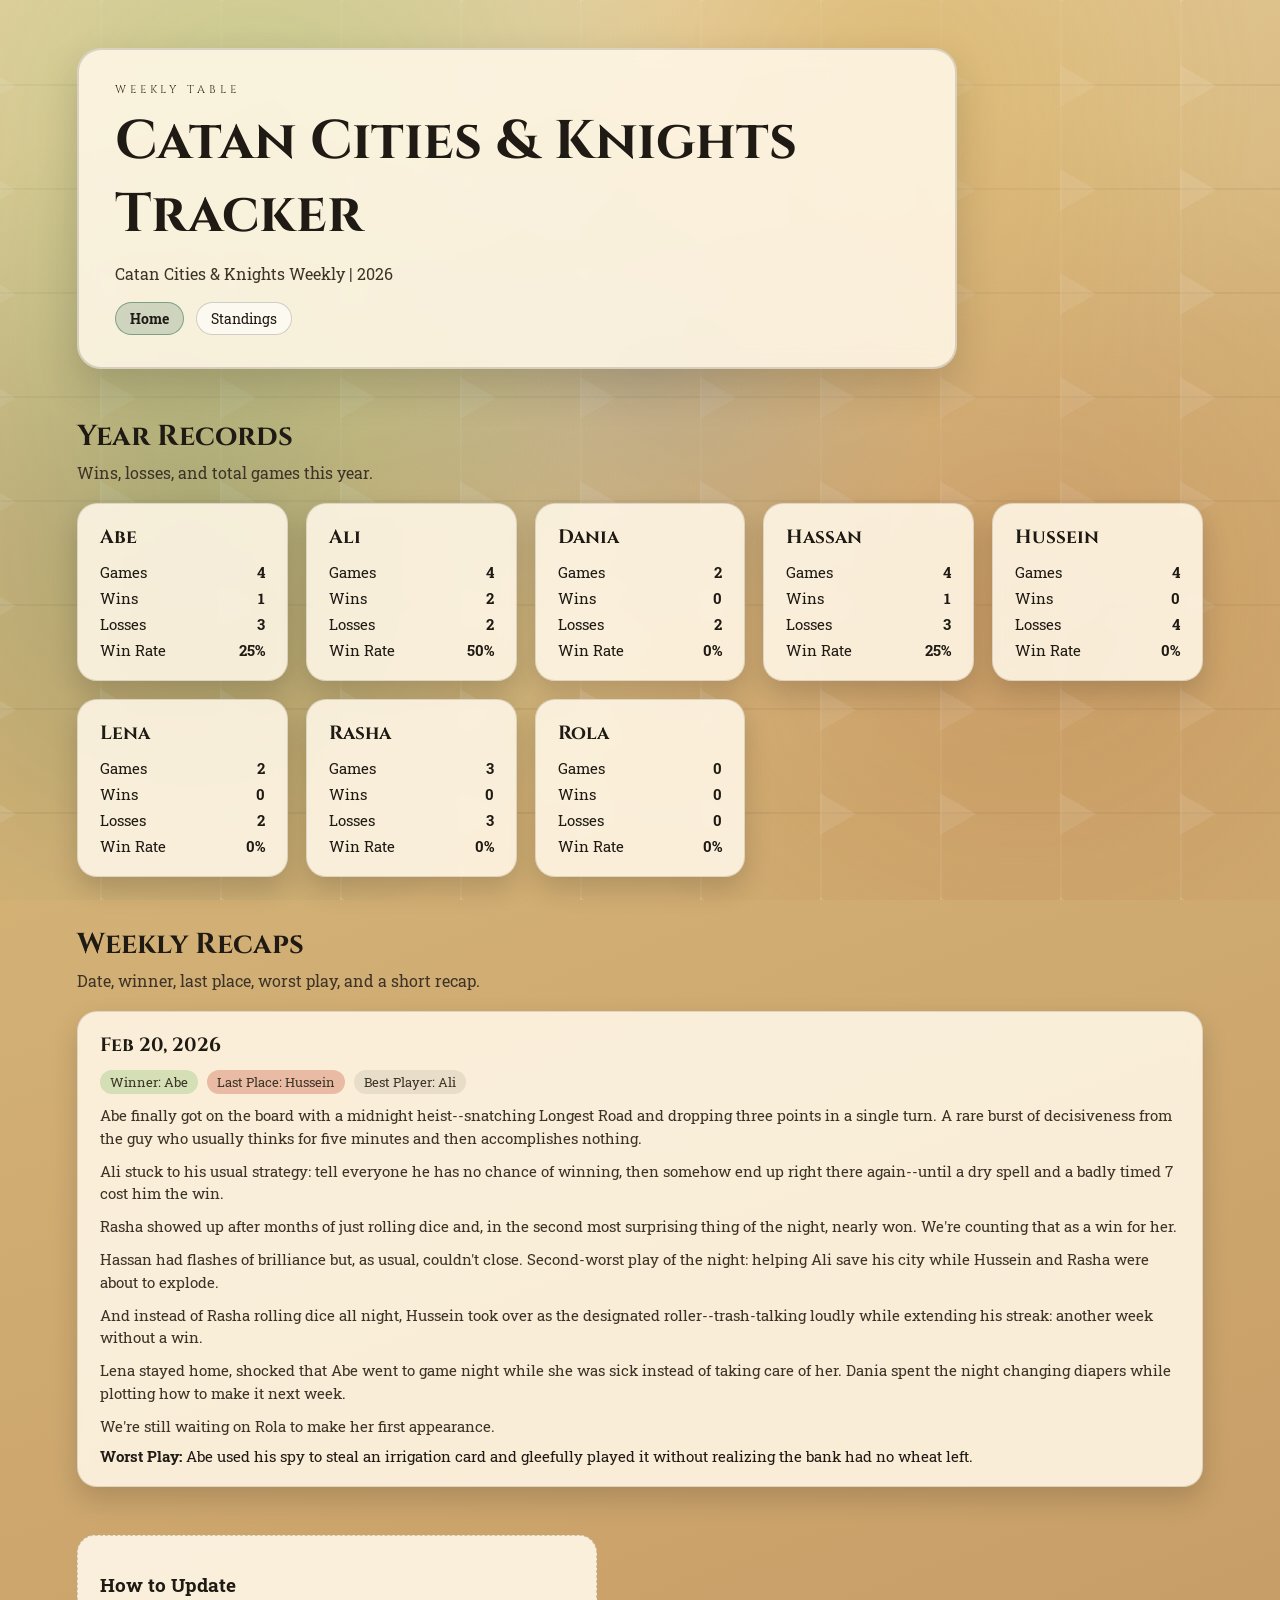
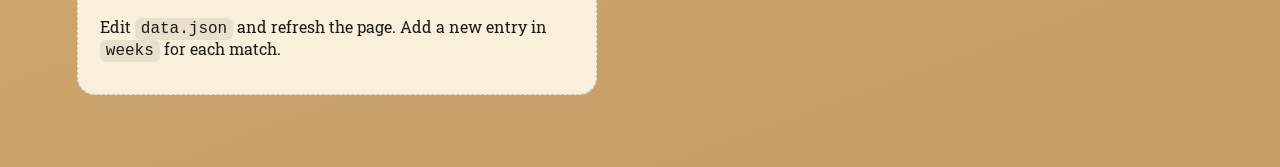
==== index.html @ c0da6fa9 "Initial commit" ====
<!doctype html>
<html lang="en">
<head>
  <meta charset="utf-8" />
  <meta name="viewport" content="width=device-width, initial-scale=1" />
  <title>Catan Cities & Knights Tracker</title>
  <link rel="stylesheet" href="styles.css" />
</head>
<body>
  <div class="board-overlay"></div>
  <main class="page">
    <header class="hero">
      <p class="eyebrow">Weekly Table</p>
      <h1>Catan Cities & Knights Tracker</h1>
      <p class="subhead" data-meta>Season Overview</p>
      <nav class="nav">
        <a class="nav-link is-active" href="index.html">Home</a>
        <a class="nav-link" href="standings.html">Standings</a>
      </nav>
    </header>

    <section class="section">
      <div class="section-header">
        <h2>Year Records</h2>
        <p class="section-note">Wins, losses, and total games this year.</p>
      </div>
      <div class="record-grid" data-records></div>
    </section>

    <section class="section">
      <div class="section-header">
        <h2>Weekly Recaps</h2>
        <p class="section-note">Date, winner, last place, worst play, and a short recap.</p>
      </div>
      <div class="recap-grid" data-recaps></div>
    </section>

    <footer class="footer">
      <div class="update-box">
        <h3>How to Update</h3>
        <p>Edit <code>data.json</code> and refresh the page. Add a new entry in <code>weeks</code> for each match.</p>
      </div>
    </footer>
  </main>

  <script src="app.js"></script>
</body>
</html>
---- styles.css ----
@import url('https://fonts.googleapis.com/css2?family=Cinzel:wght@400;700;900&family=Roboto+Slab:wght@400;700&display=swap');

:root {
  color-scheme: light;
  --ink: #1f1a14;
  --ink-soft: #3d3427;
  --sand: #f2dfb6;
  --sand-deep: #d6b67a;
  --clay: #b5673a;
  --wood: #2f6b4a;
  --wheat: #d5a23f;
  --ore: #6f7f8c;
  --sheep: #8dbf73;
  --ember: #c4462b;
  --cream: #fff8e8;
  --card: rgba(255, 248, 232, 0.88);
  --shadow: rgba(31, 26, 20, 0.18);
}

* {
  box-sizing: border-box;
}

body {
  margin: 0;
  font-family: "Roboto Slab", "Georgia", serif;
  color: var(--ink);
  background: radial-gradient(circle at top, rgba(255, 248, 232, 0.2), transparent 45%),
    linear-gradient(160deg, #e7cf9c 0%, #d4b377 35%, #c69b65 100%);
  min-height: 100vh;
}

.board-overlay {
  position: fixed;
  inset: 0;
  background-image:
    radial-gradient(circle at 20% 15%, rgba(141, 191, 115, 0.45), transparent 35%),
    radial-gradient(circle at 70% 10%, rgba(213, 162, 63, 0.45), transparent 30%),
    radial-gradient(circle at 50% 40%, rgba(111, 127, 140, 0.35), transparent 35%),
    radial-gradient(circle at 15% 60%, rgba(47, 107, 74, 0.35), transparent 35%),
    radial-gradient(circle at 80% 65%, rgba(181, 103, 58, 0.35), transparent 40%),
    linear-gradient(30deg, rgba(255, 255, 255, 0.15) 12%, transparent 12%),
    linear-gradient(150deg, rgba(255, 255, 255, 0.12) 12%, transparent 12%),
    linear-gradient(90deg, rgba(255, 255, 255, 0.08) 2px, transparent 2px),
    linear-gradient(0deg, rgba(31, 26, 20, 0.07) 2px, transparent 2px);
  background-size: auto, auto, auto, auto, auto, 120px 104px, 120px 104px, 120px 104px, 120px 104px;
  background-position: center;
  opacity: 0.8;
  pointer-events: none;
  z-index: 0;
}

.page {
  position: relative;
  z-index: 1;
  padding: 48px 6vw 72px;
  display: flex;
  flex-direction: column;
  gap: 48px;
}

.hero {
  max-width: 880px;
  background: var(--card);
  border: 2px solid rgba(31, 26, 20, 0.15);
  padding: 32px 36px;
  border-radius: 24px;
  box-shadow: 0 18px 40px var(--shadow);
  backdrop-filter: blur(8px);
}

.eyebrow {
  font-family: "Cinzel", "Garamond", serif;
  text-transform: uppercase;
  letter-spacing: 0.35em;
  font-size: 0.7rem;
  margin: 0 0 8px;
  color: var(--ink-soft);
}

h1 {
  font-family: "Cinzel", "Garamond", serif;
  font-size: clamp(2.4rem, 3vw + 1rem, 3.4rem);
  margin: 0 0 12px;
  color: var(--ink);
}

.subhead {
  margin: 0;
  font-size: 1rem;
  color: var(--ink-soft);
}

.nav {
  display: flex;
  gap: 12px;
  margin-top: 18px;
}

.nav-link {
  text-decoration: none;
  color: var(--ink);
  border: 1px solid rgba(31, 26, 20, 0.2);
  padding: 6px 14px;
  border-radius: 999px;
  font-size: 0.9rem;
  background: rgba(255, 255, 255, 0.6);
  transition: transform 0.2s ease, box-shadow 0.2s ease;
}

.nav-link:hover {
  transform: translateY(-2px);
  box-shadow: 0 8px 18px rgba(31, 26, 20, 0.12);
}

.nav-link.is-active {
  background: rgba(47, 107, 74, 0.2);
  border-color: rgba(47, 107, 74, 0.5);
  font-weight: 700;
}

.section {
  display: flex;
  flex-direction: column;
  gap: 20px;
}

.section-header {
  display: flex;
  flex-direction: column;
  gap: 6px;
}

h2 {
  margin: 0;
  font-family: "Cinzel", "Garamond", serif;
  font-size: 1.8rem;
}

.section-note {
  margin: 0;
  color: var(--ink-soft);
}

.record-grid {
  display: grid;
  grid-template-columns: repeat(auto-fit, minmax(200px, 1fr));
  gap: 18px;
}

.recap-grid {
  display: grid;
  grid-template-columns: repeat(auto-fit, minmax(240px, 1fr));
  gap: 20px;
}

.record-card,
.recap-card {
  background: var(--card);
  border-radius: 20px;
  padding: 20px 22px;
  border: 1px solid rgba(31, 26, 20, 0.12);
  box-shadow: 0 12px 26px var(--shadow);
  backdrop-filter: blur(6px);
}

.record-card h3,
.recap-card h3 {
  margin: 0 0 12px;
  font-family: "Cinzel", "Garamond", serif;
  font-size: 1.2rem;
}

.record-stats {
  display: grid;
  gap: 6px;
}

.stat-line {
  display: flex;
  justify-content: space-between;
  font-size: 0.95rem;
}

.recap-meta {
  font-size: 0.9rem;
  color: var(--ink-soft);
  margin-bottom: 10px;
}

.recap-summary {
  margin: 10px 0 0;
  font-size: 0.95rem;
  color: var(--ink-soft);
  line-height: 1.5;
}

.tag {
  display: inline-block;
  padding: 4px 10px;
  border-radius: 999px;
  font-size: 0.8rem;
  background: rgba(31, 26, 20, 0.08);
  margin-right: 6px;
}

.tag.winner { background: rgba(141, 191, 115, 0.35); }
.tag.last { background: rgba(196, 70, 43, 0.3); }

.worst-play {
  margin: 8px 0 0;
  font-size: 0.95rem;
  color: var(--ink);
}

.standings-table {
  background: var(--card);
  border-radius: 22px;
  border: 1px solid rgba(31, 26, 20, 0.12);
  box-shadow: 0 12px 26px var(--shadow);
  overflow: hidden;
}

.standings-table table {
  width: 100%;
  border-collapse: collapse;
  font-size: 0.95rem;
}

.standings-table th,
.standings-table td {
  padding: 14px 16px;
  text-align: left;
  border-bottom: 1px solid rgba(31, 26, 20, 0.08);
}

.standings-table th {
  font-family: "Cinzel", "Garamond", serif;
  text-transform: uppercase;
  letter-spacing: 0.12em;
  font-size: 0.75rem;
  background: rgba(47, 107, 74, 0.12);
}

.standings-table tr:last-child td {
  border-bottom: none;
}

.footer {
  display: flex;
  justify-content: flex-start;
}

.update-box {
  background: rgba(255, 248, 232, 0.9);
  border-radius: 18px;
  padding: 18px 22px;
  border: 1px dashed rgba(31, 26, 20, 0.2);
  max-width: 520px;
}

code {
  font-family: "Courier New", monospace;
  background: rgba(31, 26, 20, 0.08);
  padding: 2px 6px;
  border-radius: 6px;
}

@media (max-width: 700px) {
  .page {
    padding: 32px 5vw 56px;
  }

  .hero {
    padding: 24px;
  }

  .nav {
    flex-wrap: wrap;
  }
}
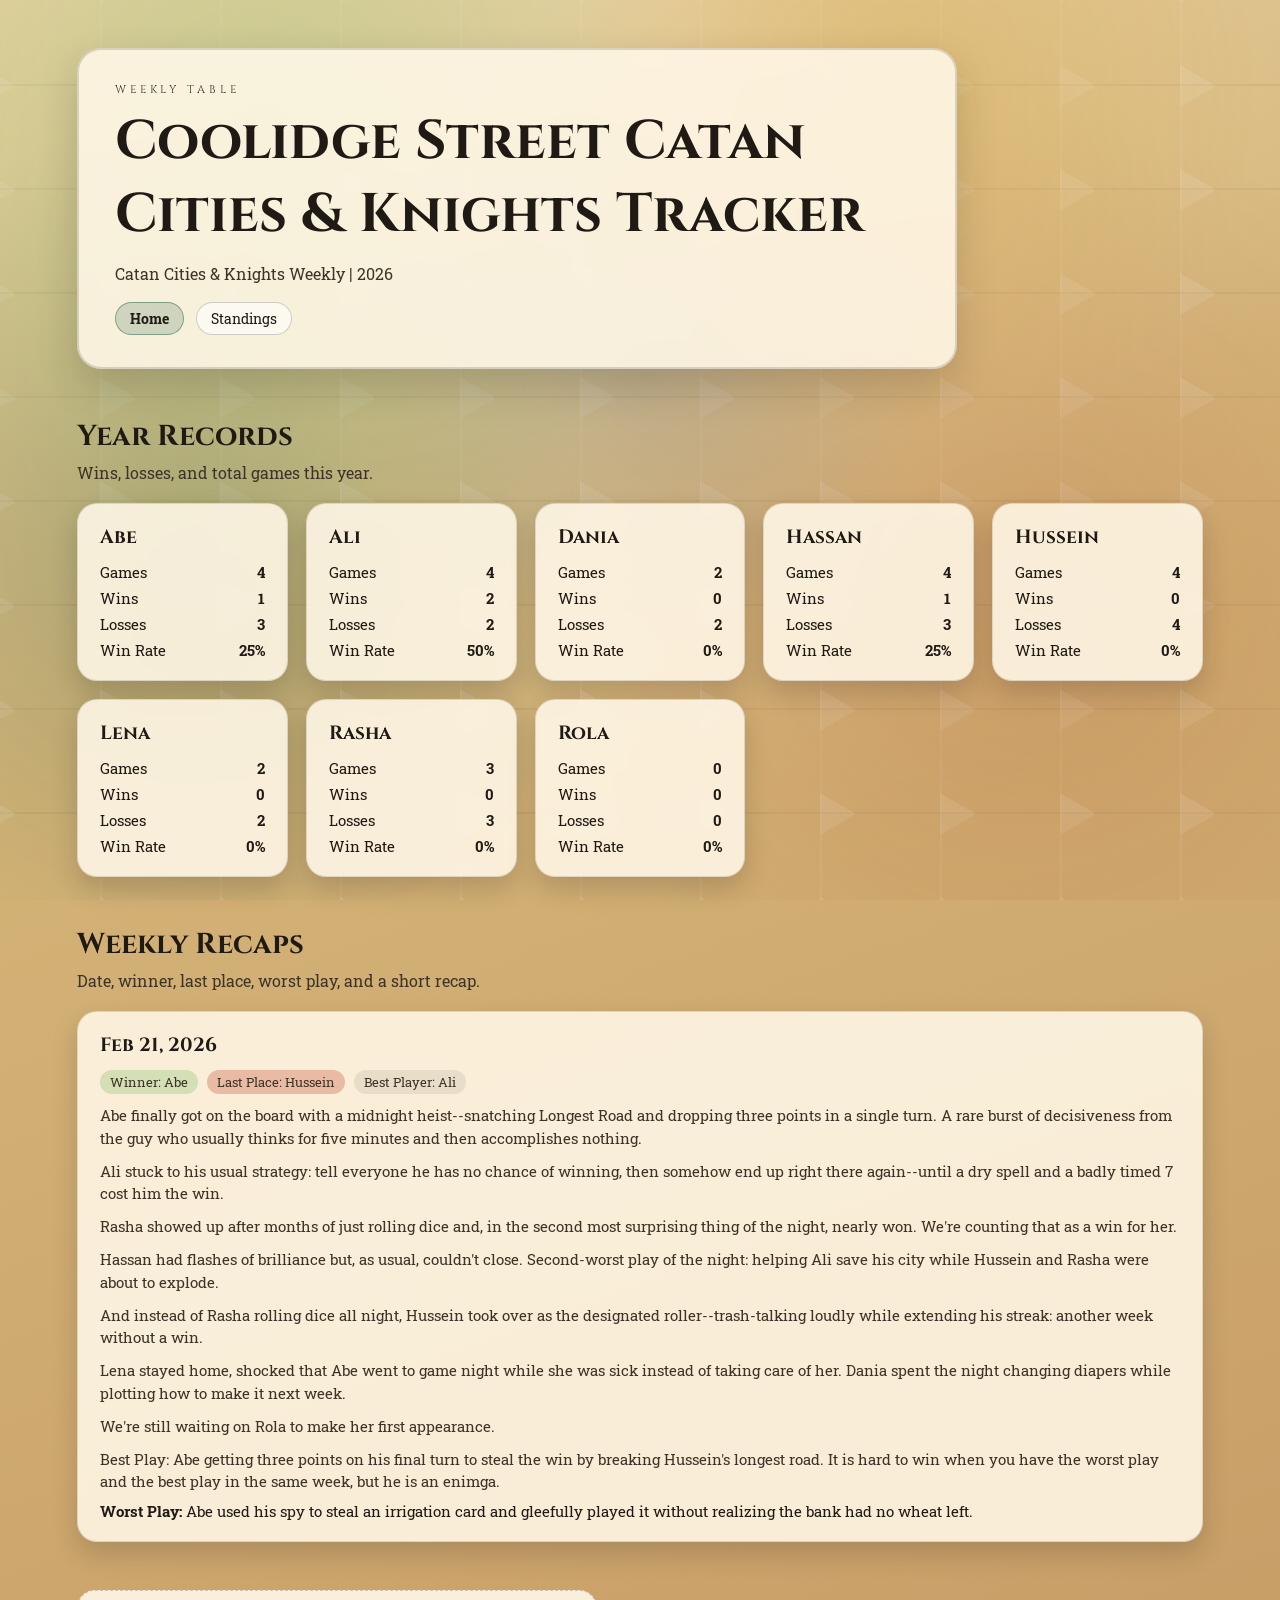
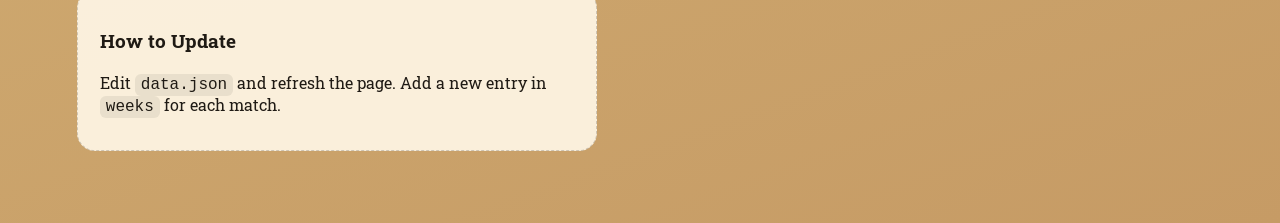
==== commit 06b2bed2: "Updated Summary" ====
--- a/index.html
+++ b/index.html
@@ -3,7 +3,7 @@
 <head>
   <meta charset="utf-8" />
   <meta name="viewport" content="width=device-width, initial-scale=1" />
-  <title>Catan Cities & Knights Tracker</title>
+  <title>Coolidge Street Catan Cities & Knights Tracker</title>
   <link rel="stylesheet" href="styles.css" />
 </head>
 <body>
@@ -11,7 +11,7 @@
   <main class="page">
     <header class="hero">
       <p class="eyebrow">Weekly Table</p>
-      <h1>Catan Cities & Knights Tracker</h1>
+      <h1>Coolidge Street Catan Cities & Knights Tracker</h1>
       <p class="subhead" data-meta>Season Overview</p>
       <nav class="nav">
         <a class="nav-link is-active" href="index.html">Home</a>
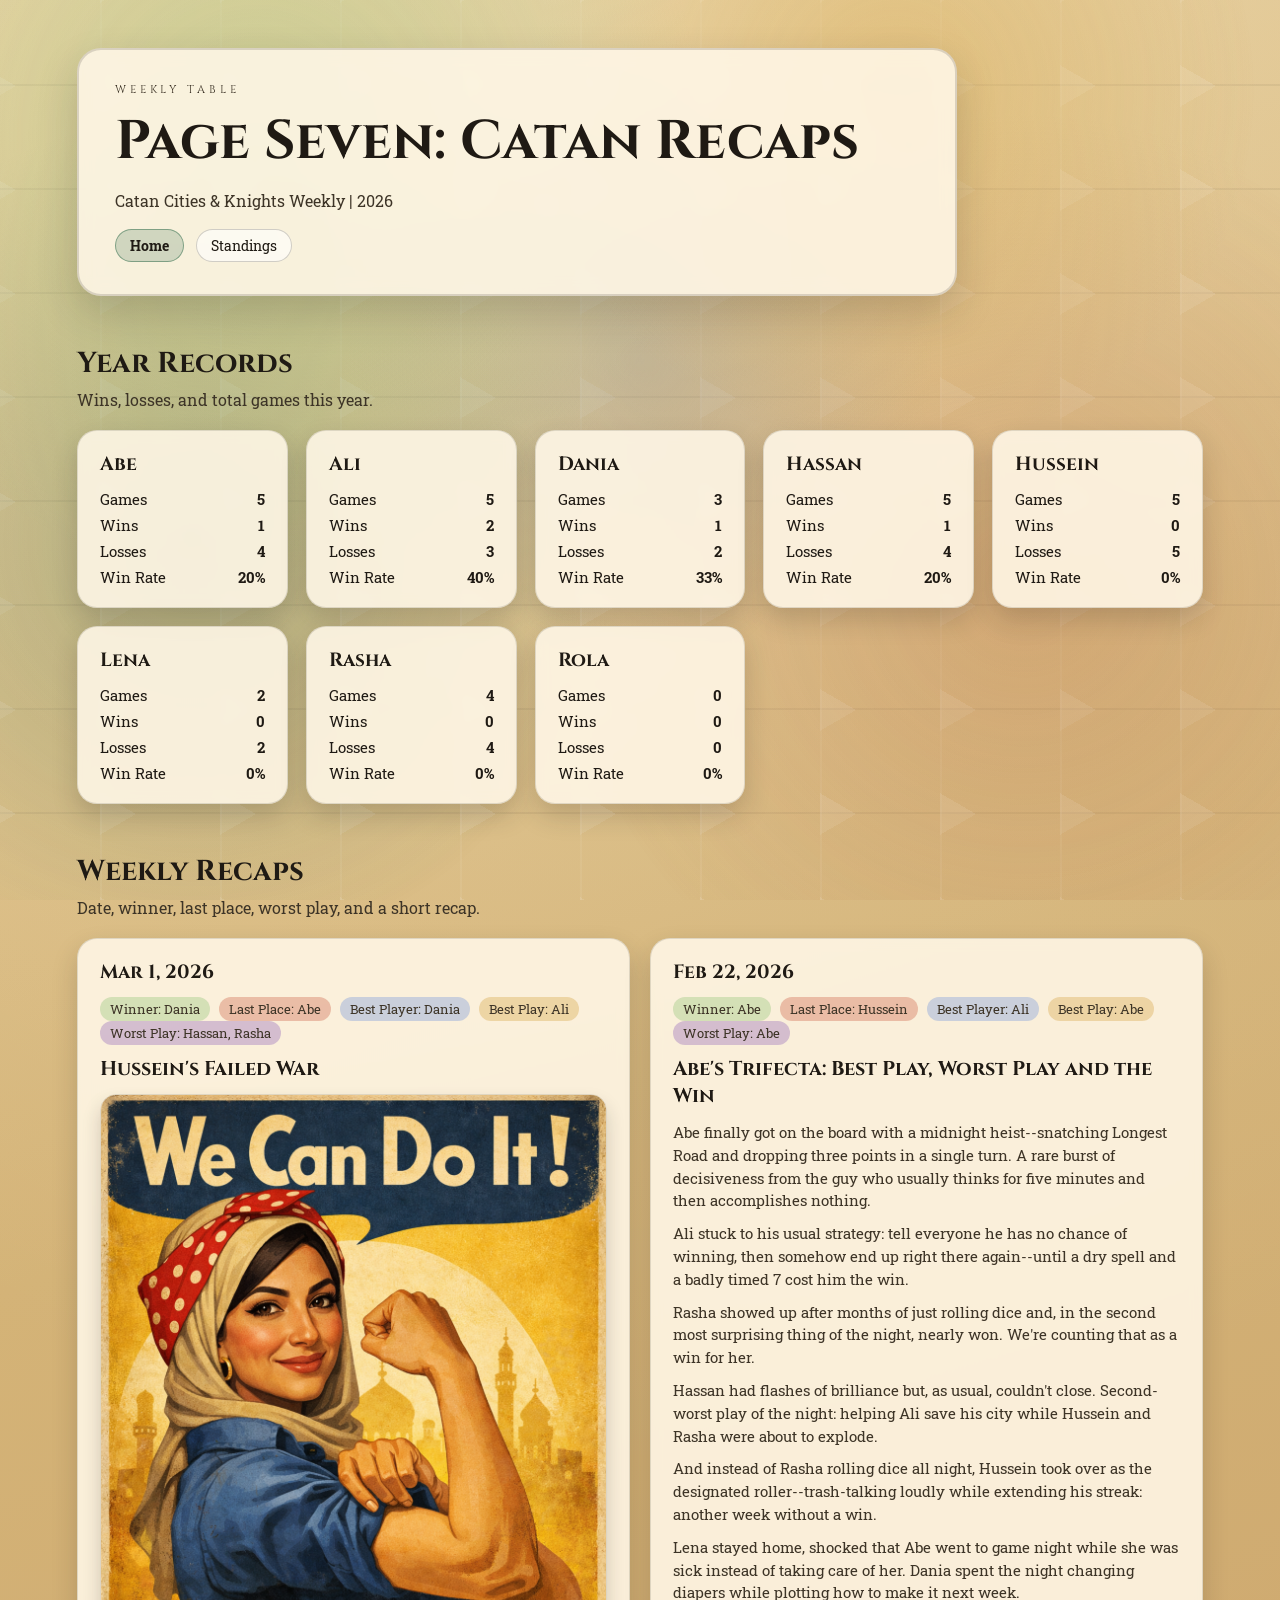
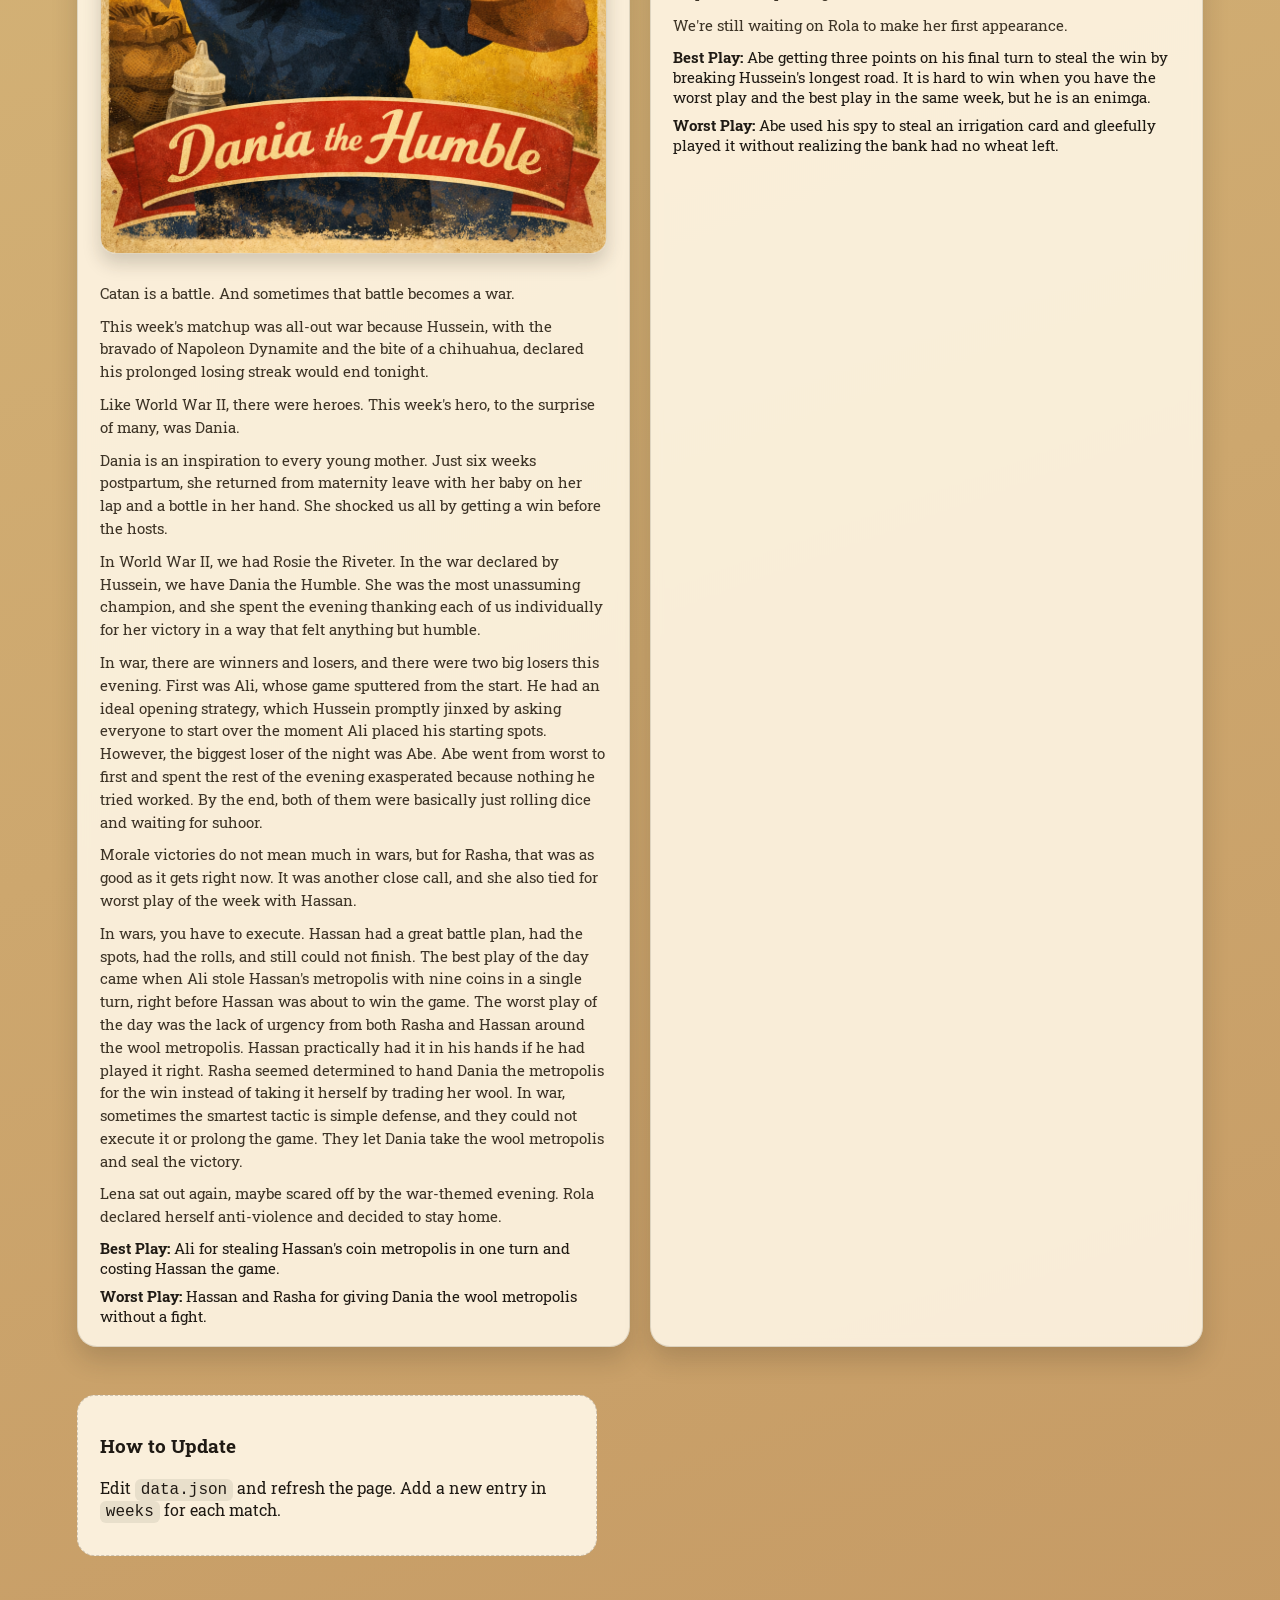
==== commit e1e14043: "Update title" ====
--- a/index.html
+++ b/index.html
@@ -3,7 +3,7 @@
 <head>
   <meta charset="utf-8" />
   <meta name="viewport" content="width=device-width, initial-scale=1" />
-  <title>Coolidge Street Catan Cities & Knights Tracker</title>
+  <title>Page Seven: Catan Recaps</title>
   <link rel="stylesheet" href="styles.css" />
 </head>
 <body>
@@ -11,7 +11,7 @@
   <main class="page">
     <header class="hero">
       <p class="eyebrow">Weekly Table</p>
-      <h1>Coolidge Street Catan Cities & Knights Tracker</h1>
+      <h1>Page Seven: Catan Recaps</h1>
       <p class="subhead" data-meta>Season Overview</p>
       <nav class="nav">
         <a class="nav-link is-active" href="index.html">Home</a>
--- a/styles.css
+++ b/styles.css
@@ -188,6 +188,21 @@
   margin-bottom: 10px;
 }
 
+.recap-title {
+  margin: 6px 0 12px;
+  font-family: "Cinzel", "Garamond", serif;
+  font-size: 1.25rem;
+  color: var(--ink);
+}
+
+.recap-image {
+  width: 100%;
+  border-radius: 16px;
+  margin-bottom: 14px;
+  border: 1px solid rgba(31, 26, 20, 0.12);
+  box-shadow: 0 10px 18px rgba(31, 26, 20, 0.18);
+}
+
 .recap-summary {
   margin: 10px 0 0;
   font-size: 0.95rem;
@@ -206,6 +221,15 @@
 
 .tag.winner { background: rgba(141, 191, 115, 0.35); }
 .tag.last { background: rgba(196, 70, 43, 0.3); }
+.tag.best { background: rgba(76, 122, 219, 0.28); }
+.tag.bestplay { background: rgba(213, 162, 63, 0.35); }
+.tag.worstplay { background: rgba(123, 75, 179, 0.3); }
+
+.best-play {
+  margin: 10px 0 0;
+  font-size: 0.95rem;
+  color: var(--ink);
+}
 
 .worst-play {
   margin: 8px 0 0;
